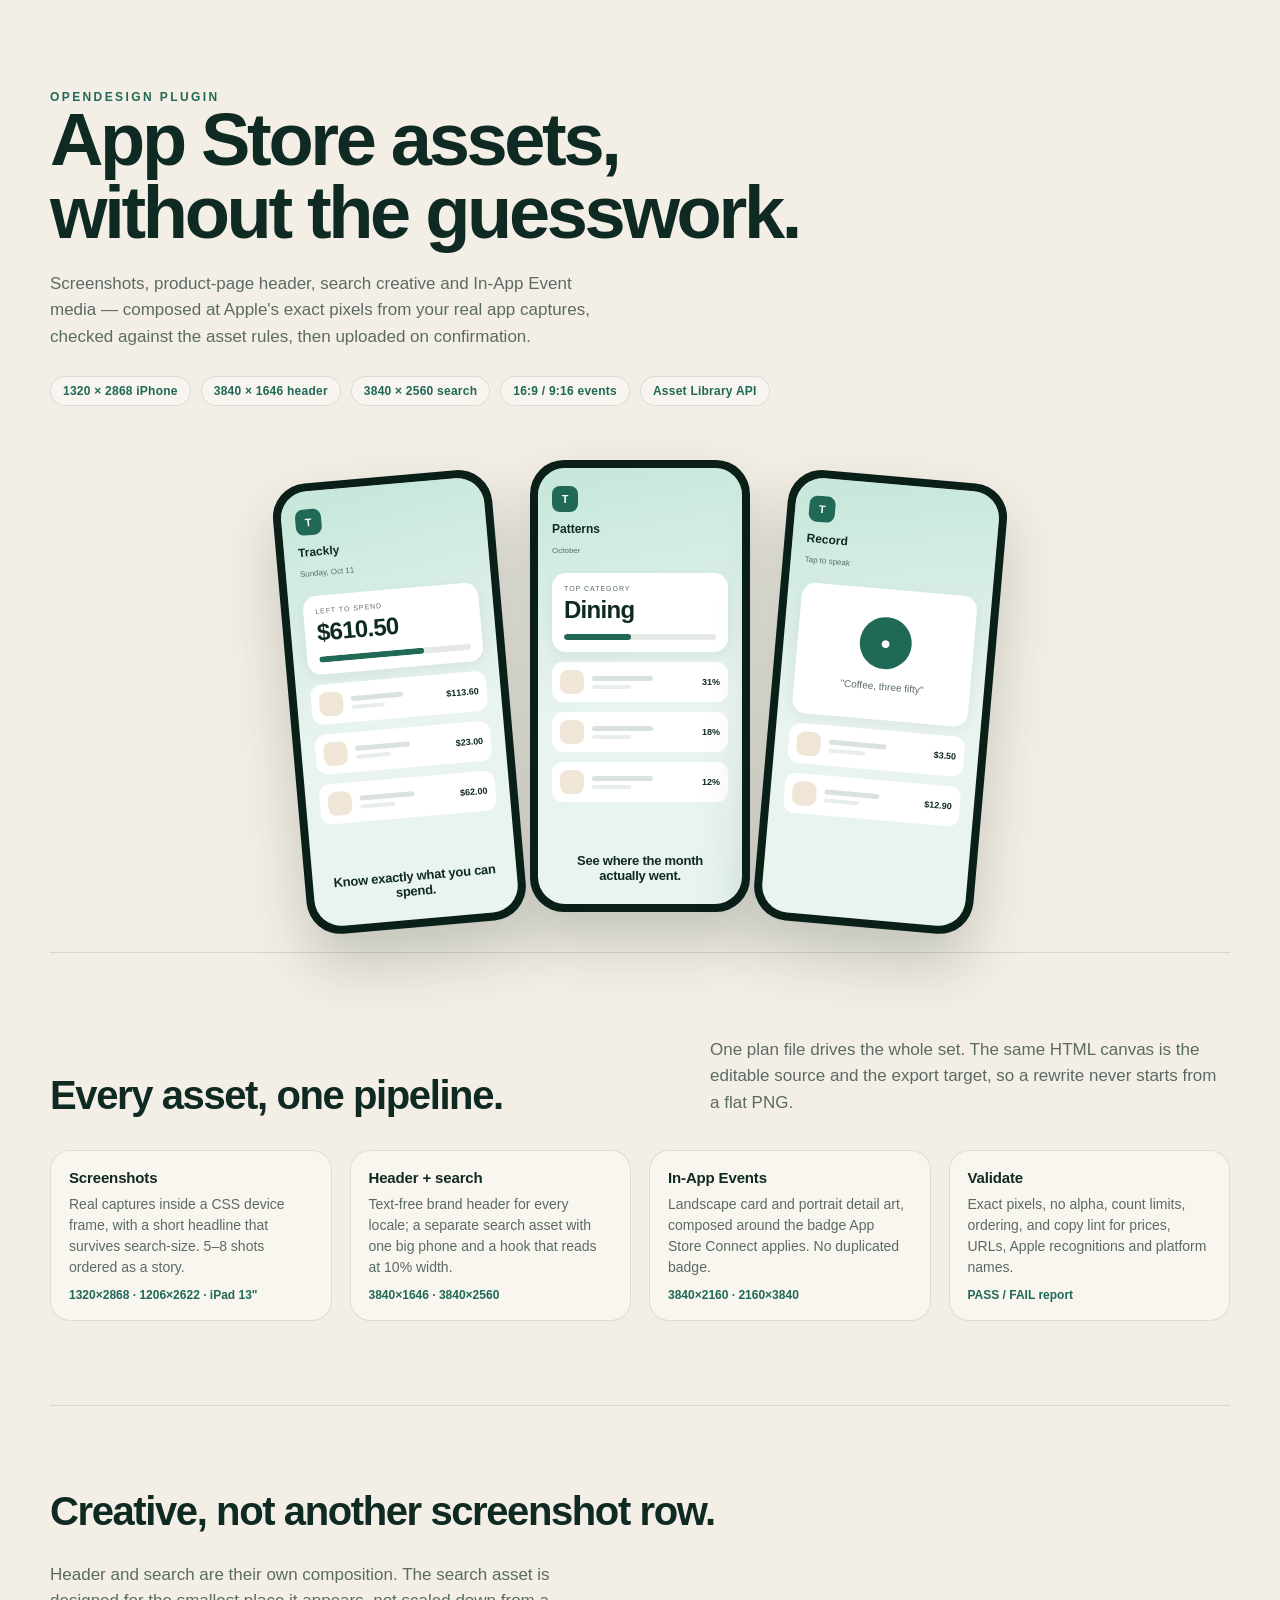
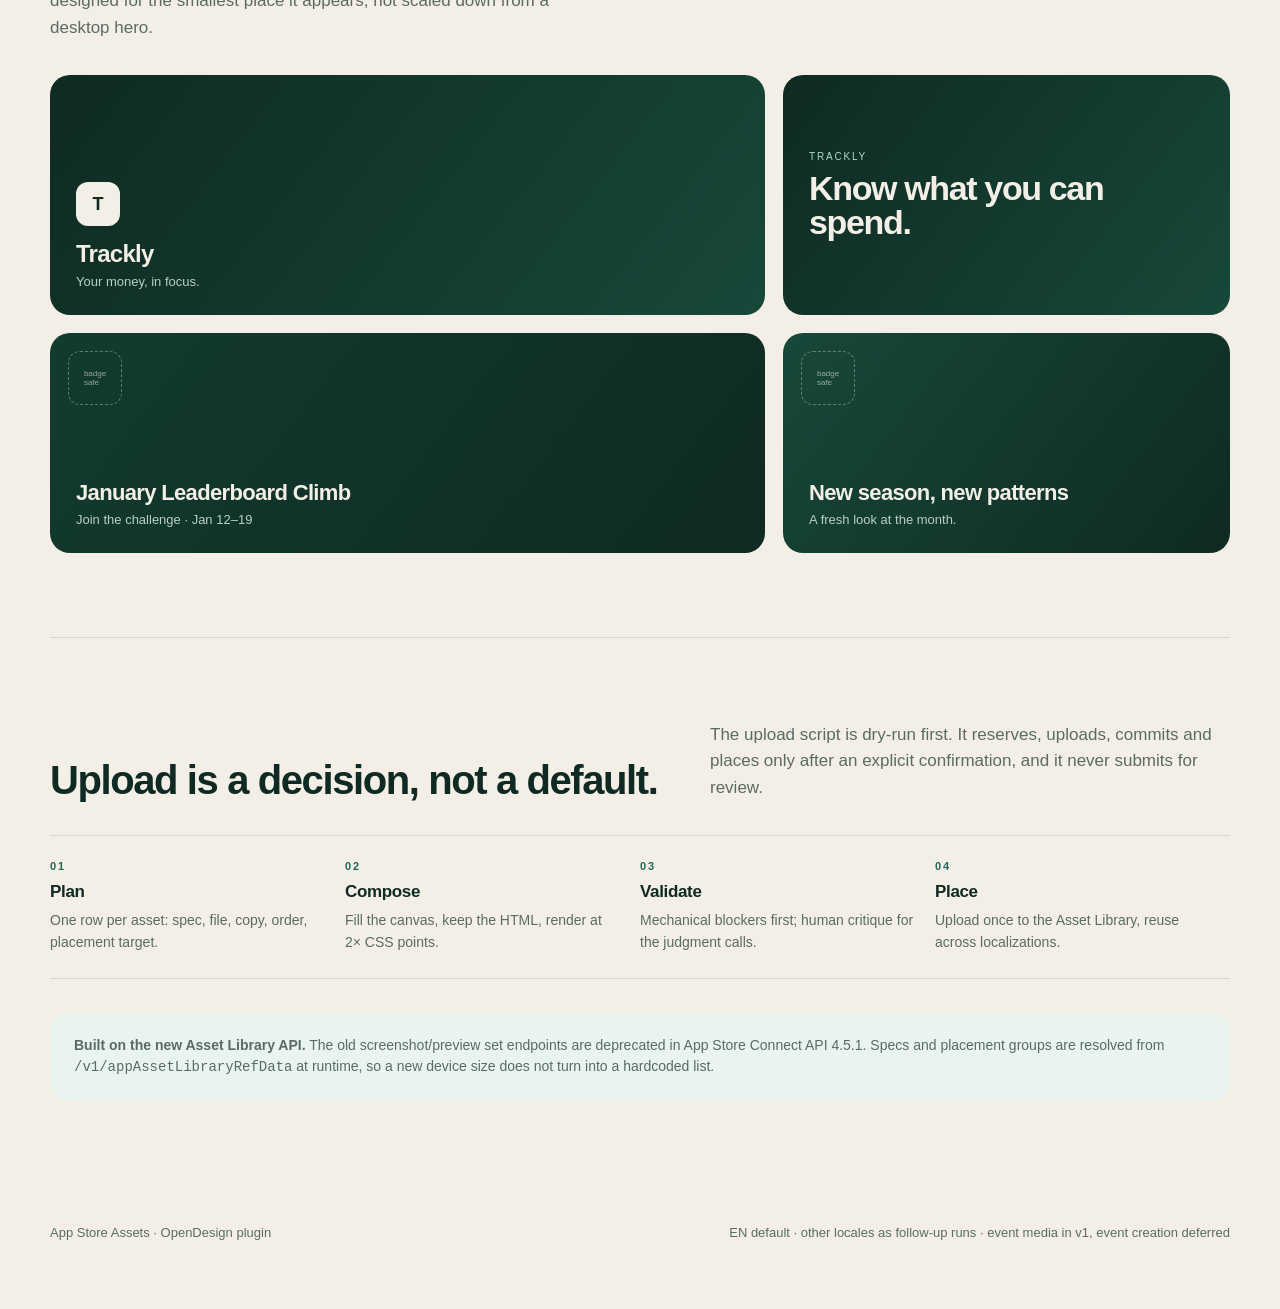
==== preview/index.html @ cd2e01f0 "feat: App Store Assets OpenDesign plugin Generate, validate and upload App Store artwork from real a" ====
<!doctype html>
<html lang="en">
<head>
<meta charset="utf-8">
<meta name="viewport" content="width=device-width, initial-scale=1">
<title>App Store Assets — OpenDesign plugin</title>
<style>
  * { margin: 0; padding: 0; box-sizing: border-box; }
  :root {
    --bg: #f4efe6;
    --ink: #0f2a22;
    --accent: #206956;
    --mint: #a8dcc8;
    --muted: #5a6b64;
    --panel: #e9f4ef;
    --line: rgba(15, 42, 34, .12);
  }
  html { scroll-behavior: smooth; }
  body {
    background: var(--bg);
    color: var(--ink);
    font-family: -apple-system, BlinkMacSystemFont, "SF Pro Display", "Segoe UI", Helvetica, Arial, sans-serif;
    -webkit-font-smoothing: antialiased;
    overflow-x: hidden;
  }
  .wrap { max-width: 1180px; margin: 0 auto; padding: 0 40px; }
  .eyebrow {
    font-size: 12px; font-weight: 700; letter-spacing: .2em; text-transform: uppercase;
    color: var(--accent);
  }
  h1 { font-size: clamp(44px, 6vw, 74px); line-height: .98; letter-spacing: -.045em; font-weight: 780; }
  h2 { font-size: clamp(28px, 3.4vw, 40px); line-height: 1.05; letter-spacing: -.035em; font-weight: 740; }
  p { font-size: 17px; line-height: 1.55; color: var(--muted); }
  .hero { padding: 90px 0 40px; position: relative; }
  .hero .lead { max-width: 560px; margin-top: 22px; }
  .badges { display: flex; flex-wrap: wrap; gap: 10px; margin-top: 26px; }
  .badge {
    font-size: 12px; font-weight: 600; letter-spacing: .02em;
    border: 1px solid var(--line); border-radius: 999px; padding: 7px 12px;
    color: var(--accent); background: rgba(255,255,255,.35);
  }
  .hero-art {
    display: flex; gap: 22px; justify-content: center; align-items: flex-end;
    margin-top: 54px; perspective: 1200px;
  }
  .phone {
    width: 220px; height: 452px; border-radius: 34px; background: #0b1f19;
    padding: 8px; box-shadow: 0 30px 60px rgba(15,42,34,.22);
    flex: 0 0 auto;
  }
  .phone:nth-child(1) { transform: rotate(-5deg) translateY(16px); }
  .phone:nth-child(3) { transform: rotate(5deg) translateY(16px); }
  .phone .screen {
    width: 100%; height: 100%; border-radius: 27px; overflow: hidden;
    background: var(--panel); position: relative; padding: 18px 14px;
    display: flex; flex-direction: column; gap: 10px;
  }
  .phone .tint { position: absolute; inset: 0; background: linear-gradient(170deg, rgba(168,220,200,.55), transparent 55%); }
  .app-mark { width: 26px; height: 26px; border-radius: 8px; background: var(--accent); color: #fff; display: grid; place-items: center; font-size: 11px; font-weight: 800; position: relative; }
  .app-title { font-size: 12px; font-weight: 700; position: relative; }
  .app-sub { font-size: 8px; color: var(--muted); position: relative; }
  .balance { position: relative; margin-top: 8px; background: #fff; border-radius: 14px; padding: 12px; box-shadow: 0 4px 14px rgba(15,42,34,.06); }
  .balance .label { font-size: 7px; letter-spacing: .14em; color: var(--muted); text-transform: uppercase; }
  .balance .amount { font-size: 24px; font-weight: 760; letter-spacing: -.03em; margin-top: 4px; }
  .bar { height: 6px; border-radius: 99px; background: #e5e9e6; margin-top: 10px; overflow: hidden; }
  .bar span { display: block; height: 100%; width: 69%; background: var(--accent); border-radius: 99px; }
  .row { display: flex; align-items: center; gap: 8px; background: #fff; border-radius: 11px; padding: 8px; position: relative; }
  .row .dot { width: 24px; height: 24px; border-radius: 8px; background: #f0e6d8; }
  .row .lines { flex: 1; }
  .row .l1 { height: 5px; width: 60%; background: #d9e2dd; border-radius: 99px; }
  .row .l2 { height: 4px; width: 38%; background: #e8eeeb; border-radius: 99px; margin-top: 4px; }
  .row .amt { font-size: 9px; font-weight: 700; }
  .phone .caption {
    position: relative; margin-top: auto; text-align: center; font-size: 13px; font-weight: 720;
    letter-spacing: -.02em; line-height: 1.15; padding: 8px 2px 2px;
  }
  .phone.quiet .caption { display: none; }
  .sect { padding: 84px 0; border-top: 1px solid var(--line); }
  .sect-head { display: flex; justify-content: space-between; align-items: flex-end; gap: 30px; flex-wrap: wrap; }
  .sect-head p { max-width: 520px; }
  .cards { display: grid; grid-template-columns: repeat(auto-fit, minmax(240px, 1fr)); gap: 18px; margin-top: 34px; }
  .card {
    background: rgba(255,255,255,.42); border: 1px solid var(--line); border-radius: 20px; padding: 18px;
  }
  .card h3 { font-size: 15px; letter-spacing: -.01em; margin-bottom: 8px; }
  .card p { font-size: 14px; line-height: 1.5; }
  .spec { font-variant-numeric: tabular-nums; font-size: 12px; color: var(--accent); margin-top: 10px; font-weight: 650; }
  .creative-grid { display: grid; grid-template-columns: 1.6fr 1fr; gap: 18px; margin-top: 34px; }
  .creative {
    border-radius: 20px; overflow: hidden; position: relative; min-height: 200px;
    background: linear-gradient(128deg, #0f2a22, #17483a); color: var(--bg);
    padding: 26px; display: flex; flex-direction: column; justify-content: flex-end;
  }
  .creative.header { min-height: 240px; }
  .creative .mark { width: 44px; height: 44px; border-radius: 12px; background: var(--bg); color: var(--ink); display: grid; place-items: center; font-weight: 800; font-size: 18px; margin-bottom: 14px; }
  .creative .name { font-size: 24px; font-weight: 760; letter-spacing: -.03em; }
  .creative .tag { font-size: 13px; color: #b9cfc5; margin-top: 6px; max-width: 280px; }
  .creative.search { justify-content: center; }
  .creative.search .k { font-size: 10px; letter-spacing: .18em; text-transform: uppercase; color: var(--mint); }
  .creative.search .hook { font-size: 34px; line-height: .98; letter-spacing: -.04em; font-weight: 780; margin-top: 10px; }
  .creative.event { background: linear-gradient(128deg, #123b2f, #0f2a22); min-height: 220px; }
  .creative.event .badgebox { position: absolute; top: 18px; left: 18px; width: 54px; height: 54px; border: 1px dashed rgba(244,239,230,.35); border-radius: 12px; display: grid; place-items: center; font-size: 8px; color: rgba(244,239,230,.6); }
  .steps { display: grid; grid-template-columns: repeat(auto-fit, minmax(210px, 1fr)); gap: 0; margin-top: 34px; border-top: 1px solid var(--line); }
  .step { padding: 24px 20px 24px 0; border-bottom: 1px solid var(--line); }
  .step .n { font-size: 11px; font-weight: 700; letter-spacing: .18em; color: var(--accent); }
  .step h3 { font-size: 17px; margin: 10px 0 8px; letter-spacing: -.02em; }
  .step p { font-size: 14px; }
  .note { margin-top: 34px; background: var(--panel); border-radius: 18px; padding: 22px 24px; }
  .note p { font-size: 14px; }
  .footer { padding: 40px 0 70px; color: var(--muted); font-size: 13px; display: flex; justify-content: space-between; gap: 20px; flex-wrap: wrap; }
  @media (max-width: 860px) {
    .wrap { padding: 0 22px; }
    .hero-art { gap: 12px; }
    .phone { width: 150px; height: 308px; border-radius: 24px; }
    .phone .screen { border-radius: 19px; padding: 12px 9px; }
    .phone:nth-child(1), .phone:nth-child(3) { transform: none; }
    .creative-grid { grid-template-columns: 1fr; }
  }
</style>
</head>
<body>
<main>
  <section class="hero wrap">
    <div class="eyebrow">OpenDesign plugin</div>
    <h1>App Store assets,<br>without the guesswork.</h1>
    <p class="lead">
      Screenshots, product-page header, search creative and In-App Event media —
      composed at Apple's exact pixels from your real app captures, checked
      against the asset rules, then uploaded on confirmation.
    </p>
    <div class="badges">
      <span class="badge">1320 × 2868 iPhone</span>
      <span class="badge">3840 × 1646 header</span>
      <span class="badge">3840 × 2560 search</span>
      <span class="badge">16:9 / 9:16 events</span>
      <span class="badge">Asset Library API</span>
    </div>

    <div class="hero-art" aria-hidden="true">
      <div class="phone">
        <div class="screen">
          <div class="tint"></div>
          <div class="app-mark">T</div>
          <div class="app-title">Trackly</div>
          <div class="app-sub">Sunday, Oct 11</div>
          <div class="balance">
            <div class="label">Left to spend</div>
            <div class="amount">$610.50</div>
            <div class="bar"><span></span></div>
          </div>
          <div class="row"><div class="dot"></div><div class="lines"><div class="l1"></div><div class="l2"></div></div><div class="amt">$113.60</div></div>
          <div class="row"><div class="dot"></div><div class="lines"><div class="l1"></div><div class="l2"></div></div><div class="amt">$23.00</div></div>
          <div class="row"><div class="dot"></div><div class="lines"><div class="l1"></div><div class="l2"></div></div><div class="amt">$62.00</div></div>
          <div class="caption">Know exactly what you can spend.</div>
        </div>
      </div>
      <div class="phone">
        <div class="screen">
          <div class="tint"></div>
          <div class="app-mark">T</div>
          <div class="app-title">Patterns</div>
          <div class="app-sub">October</div>
          <div class="balance">
            <div class="label">Top category</div>
            <div class="amount">Dining</div>
            <div class="bar"><span style="width:44%"></span></div>
          </div>
          <div class="row"><div class="dot"></div><div class="lines"><div class="l1"></div><div class="l2"></div></div><div class="amt">31%</div></div>
          <div class="row"><div class="dot"></div><div class="lines"><div class="l1"></div><div class="l2"></div></div><div class="amt">18%</div></div>
          <div class="row"><div class="dot"></div><div class="lines"><div class="l1"></div><div class="l2"></div></div><div class="amt">12%</div></div>
          <div class="caption">See where the month actually went.</div>
        </div>
      </div>
      <div class="phone quiet">
        <div class="screen">
          <div class="tint"></div>
          <div class="app-mark">T</div>
          <div class="app-title">Record</div>
          <div class="app-sub">Tap to speak</div>
          <div class="balance" style="display:grid;place-items:center;padding:28px 12px">
            <div style="width:52px;height:52px;border-radius:50%;background:var(--accent);display:grid;place-items:center;color:#fff;font-size:18px">●</div>
            <div style="font-size:10px;color:var(--muted);margin-top:12px">"Coffee, three fifty"</div>
          </div>
          <div class="row"><div class="dot"></div><div class="lines"><div class="l1"></div><div class="l2"></div></div><div class="amt">$3.50</div></div>
          <div class="row"><div class="dot"></div><div class="lines"><div class="l1"></div><div class="l2"></div></div><div class="amt">$12.90</div></div>
        </div>
      </div>
    </div>
  </section>

  <section class="sect wrap">
    <div class="sect-head">
      <h2>Every asset, one pipeline.</h2>
      <p>One plan file drives the whole set. The same HTML canvas is the editable source and the export target, so a rewrite never starts from a flat PNG.</p>
    </div>
    <div class="cards">
      <div class="card">
        <h3>Screenshots</h3>
        <p>Real captures inside a CSS device frame, with a short headline that survives search-size. 5–8 shots ordered as a story.</p>
        <div class="spec">1320×2868 · 1206×2622 · iPad 13"</div>
      </div>
      <div class="card">
        <h3>Header + search</h3>
        <p>Text-free brand header for every locale; a separate search asset with one big phone and a hook that reads at 10% width.</p>
        <div class="spec">3840×1646 · 3840×2560</div>
      </div>
      <div class="card">
        <h3>In-App Events</h3>
        <p>Landscape card and portrait detail art, composed around the badge App Store Connect applies. No duplicated badge.</p>
        <div class="spec">3840×2160 · 2160×3840</div>
      </div>
      <div class="card">
        <h3>Validate</h3>
        <p>Exact pixels, no alpha, count limits, ordering, and copy lint for prices, URLs, Apple recognitions and platform names.</p>
        <div class="spec">PASS / FAIL report</div>
      </div>
    </div>
  </section>

  <section class="sect wrap">
    <div class="sect-head">
      <h2>Creative, not another screenshot row.</h2>
      <p>Header and search are their own composition. The search asset is designed for the smallest place it appears, not scaled down from a desktop hero.</p>
    </div>
    <div class="creative-grid">
      <div class="creative header">
        <div class="mark">T</div>
        <div class="name">Trackly</div>
        <div class="tag">Your money, in focus.</div>
      </div>
      <div class="creative search">
        <div class="k">Trackly</div>
        <div class="hook">Know what you can spend.</div>
      </div>
      <div class="creative event">
        <div class="badgebox">badge<br>safe</div>
        <div class="name" style="font-size:22px;max-width:300px">January Leaderboard Climb</div>
        <div class="tag">Join the challenge · Jan 12–19</div>
      </div>
      <div class="creative event" style="background:linear-gradient(128deg,#17483a,#0f2a22)">
        <div class="badgebox">badge<br>safe</div>
        <div class="name" style="font-size:22px;max-width:300px">New season, new patterns</div>
        <div class="tag">A fresh look at the month.</div>
      </div>
    </div>
  </section>

  <section class="sect wrap">
    <div class="sect-head">
      <h2>Upload is a decision, not a default.</h2>
      <p>The upload script is dry-run first. It reserves, uploads, commits and places only after an explicit confirmation, and it never submits for review.</p>
    </div>
    <div class="steps">
      <div class="step"><div class="n">01</div><h3>Plan</h3><p>One row per asset: spec, file, copy, order, placement target.</p></div>
      <div class="step"><div class="n">02</div><h3>Compose</h3><p>Fill the canvas, keep the HTML, render at 2× CSS points.</p></div>
      <div class="step"><div class="n">03</div><h3>Validate</h3><p>Mechanical blockers first; human critique for the judgment calls.</p></div>
      <div class="step"><div class="n">04</div><h3>Place</h3><p>Upload once to the Asset Library, reuse across localizations.</p></div>
    </div>
    <div class="note">
      <p><strong>Built on the new Asset Library API.</strong> The old screenshot/preview set endpoints are deprecated in App Store Connect API 4.5.1. Specs and placement groups are resolved from <code>/v1/appAssetLibraryRefData</code> at runtime, so a new device size does not turn into a hardcoded list.</p>
    </div>
  </section>

  <footer class="wrap footer">
    <span>App Store Assets · OpenDesign plugin</span>
    <span>EN default · other locales as follow-up runs · event media in v1, event creation deferred</span>
  </footer>
</main>
</body>
</html>
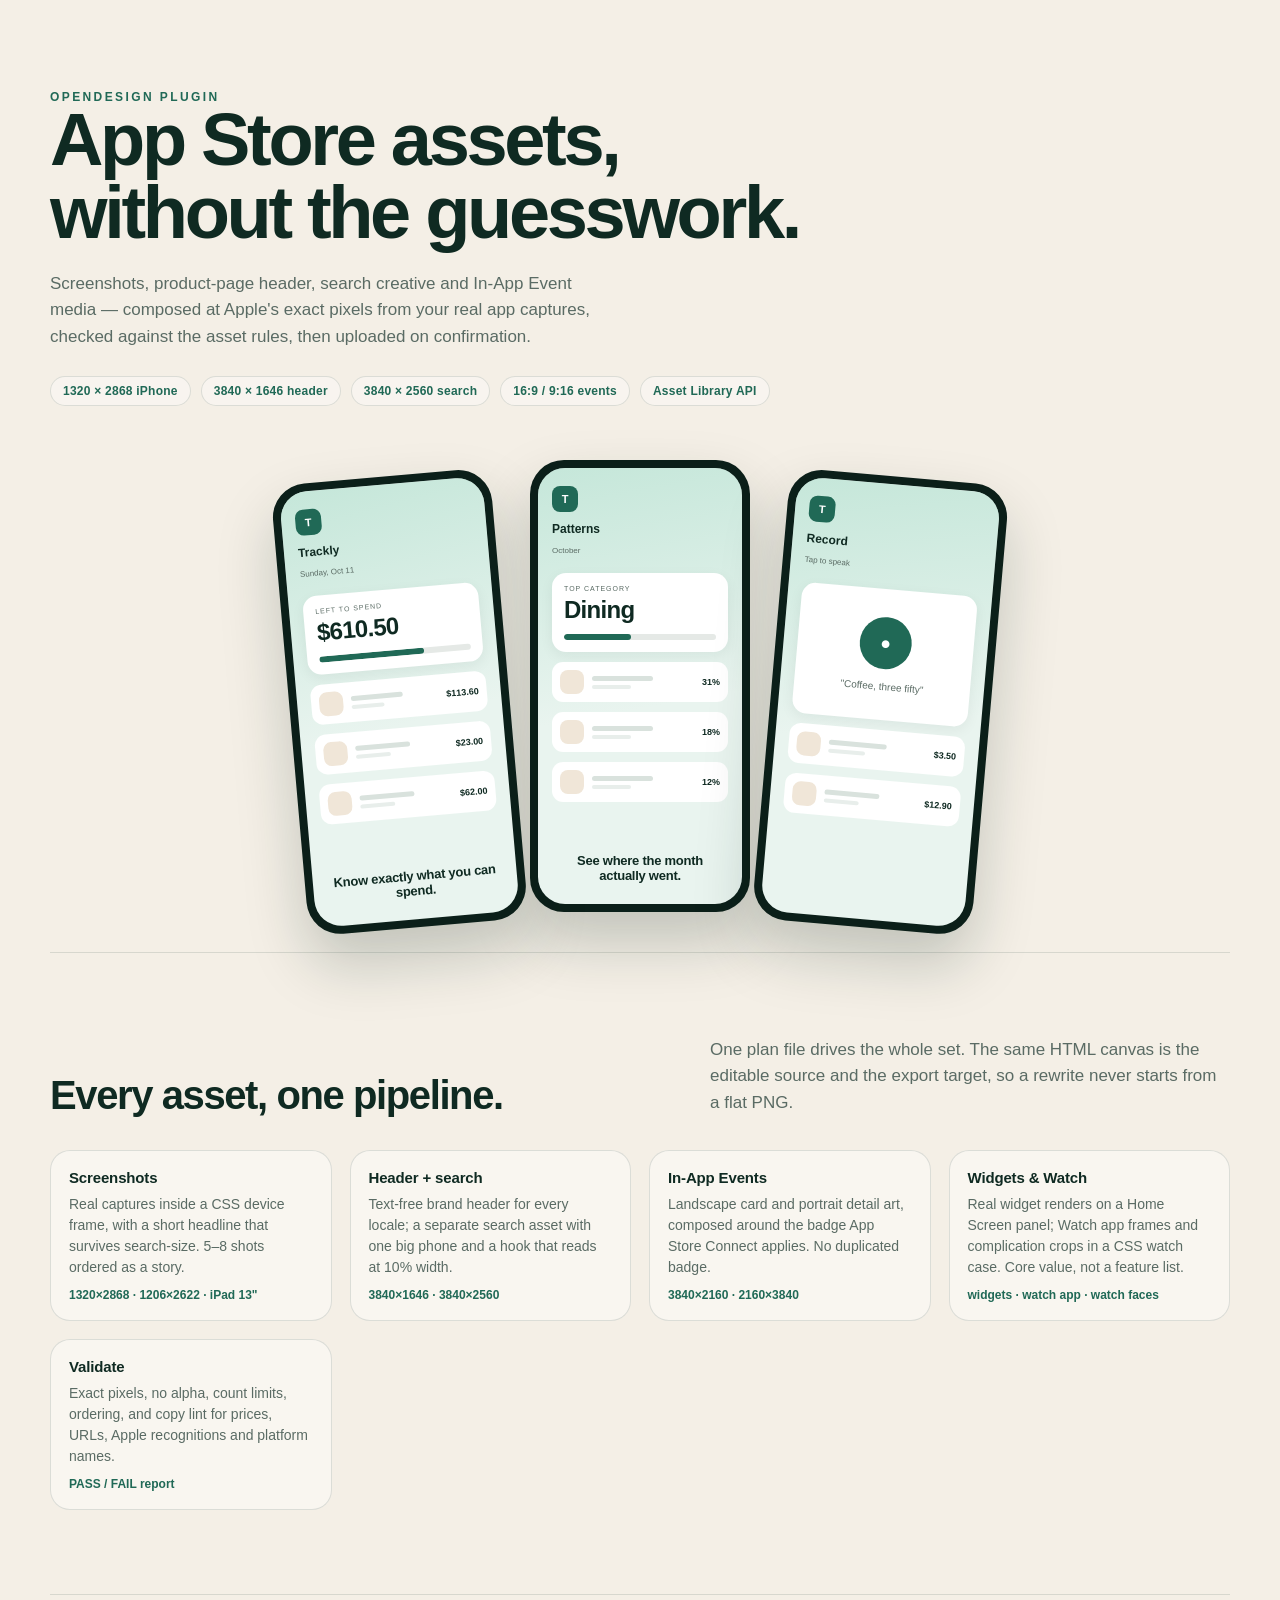
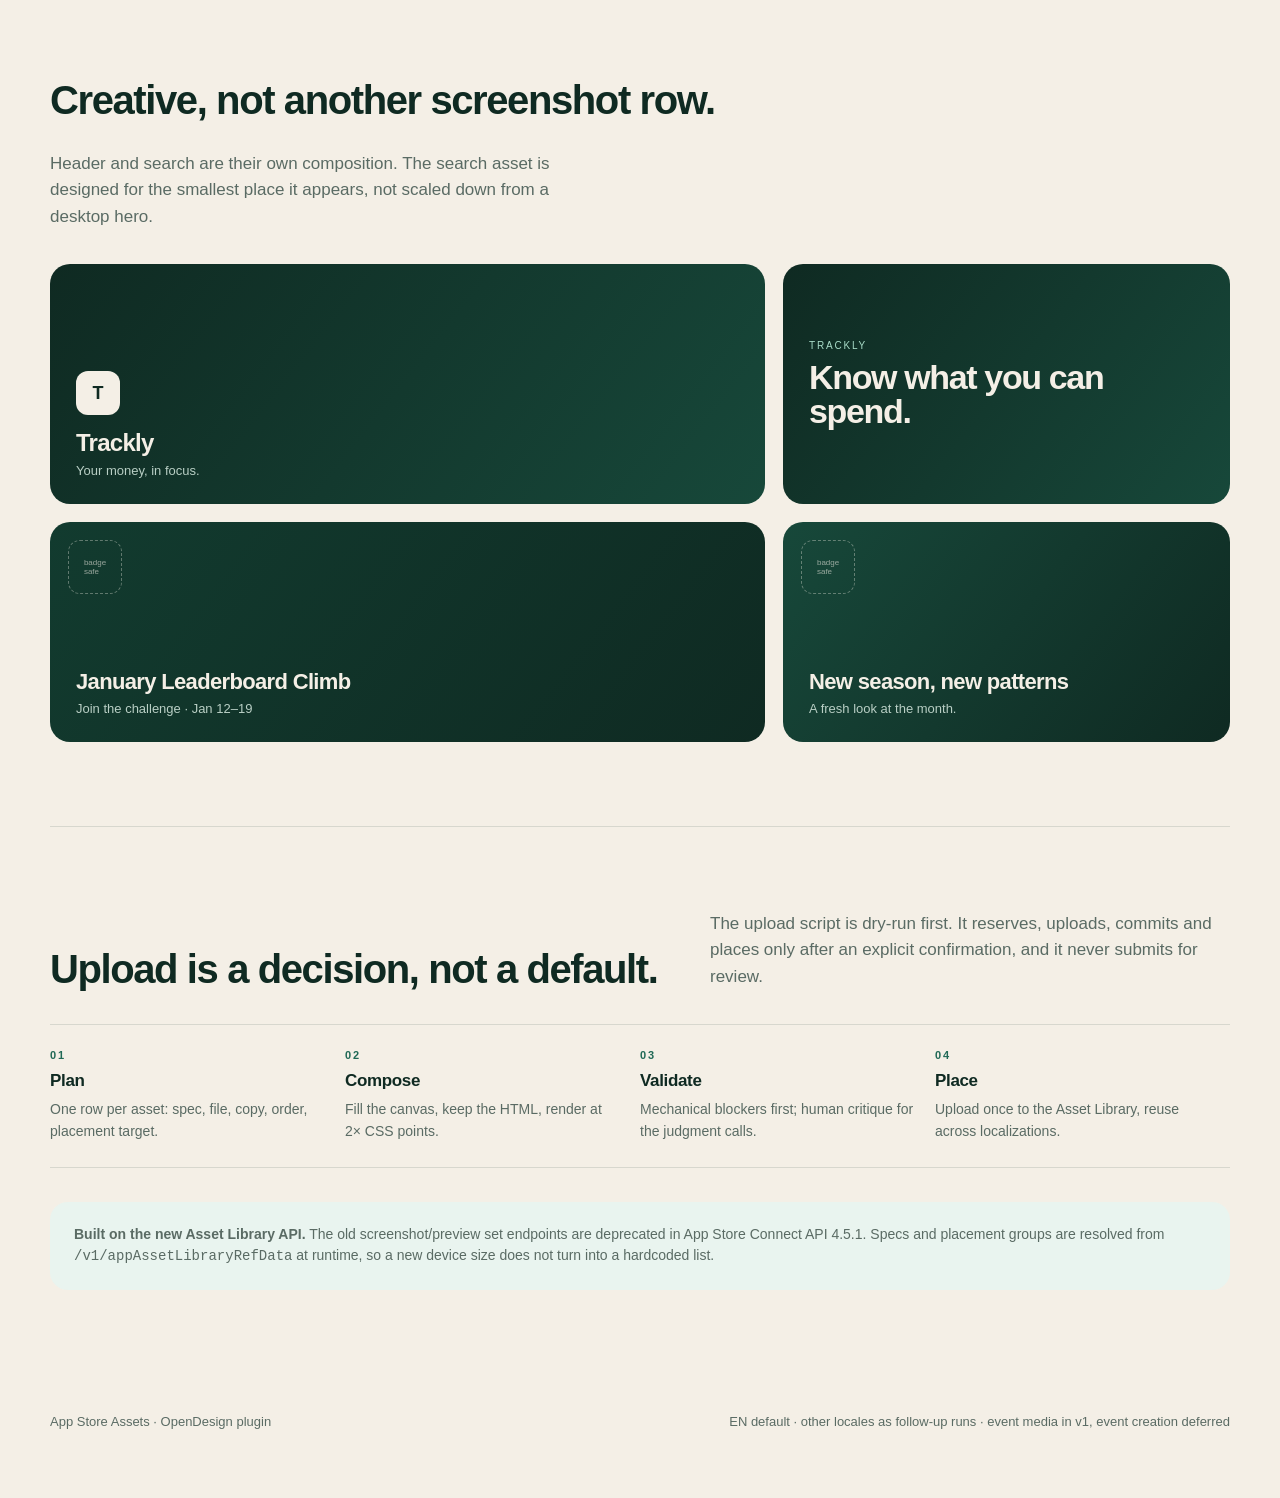
==== commit ebe312af: "feat: widgets + watch canvases, 8-screenshot Trackly set - widgets.html: light Home Screen panel wit" ====
--- a/preview/index.html
+++ b/preview/index.html
@@ -210,6 +210,11 @@
         <div class="spec">3840×2160 · 2160×3840</div>
       </div>
       <div class="card">
+        <h3>Widgets &amp; Watch</h3>
+        <p>Real widget renders on a Home Screen panel; Watch app frames and complication crops in a CSS watch case. Core value, not a feature list.</p>
+        <div class="spec">widgets · watch app · watch faces</div>
+      </div>
+      <div class="card">
         <h3>Validate</h3>
         <p>Exact pixels, no alpha, count limits, ordering, and copy lint for prices, URLs, Apple recognitions and platform names.</p>
         <div class="spec">PASS / FAIL report</div>
